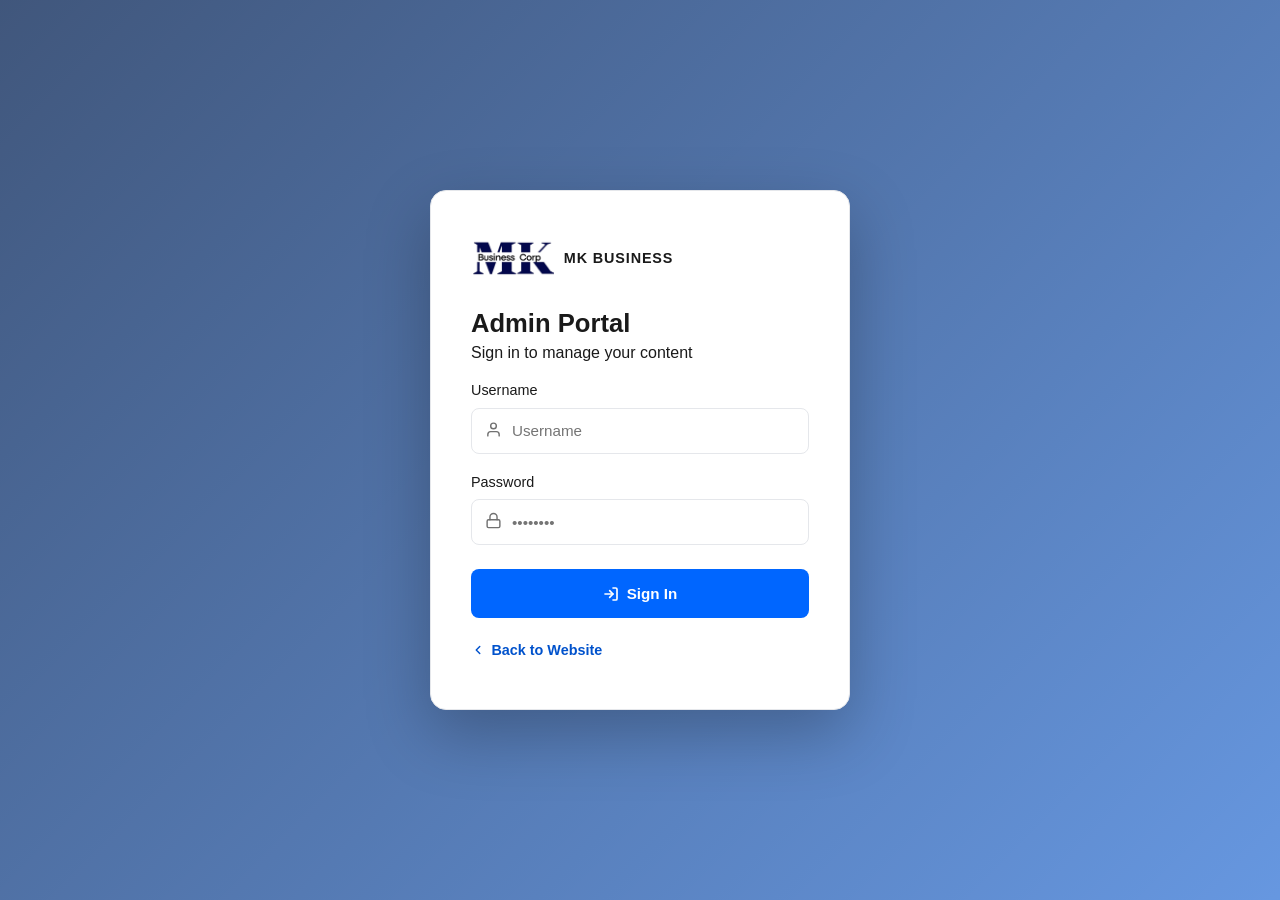
==== admin.html @ 1b467eec "feat: permanent client-side mocks and ui updates" ====
<!DOCTYPE html>
<html lang="en">
<head>
<script>
// Навечно зашиваем проверку: если токен есть, скрипт молча пропускает дальше.
// Команда document.write полностью удалена, чтобы не ломать DOM и не блокировать admin-script.js
(function() {
  var token = sessionStorage.getItem('adminToken');
  if (!token) {
    window.location.replace('login.html');
  }
})();
</script>
  <meta charset="UTF-8" />
  <meta http-equiv="X-Frame-Options" content="DENY" />
  <meta name="robots" content="noindex, nofollow" />
  <meta name="viewport" content="width=device-width, initial-scale=1.0" />
  <title>MK Business Corp Admin</title>
  <link rel="stylesheet" href="admin-styles.css" />
  <link href="https://fonts.googleapis.com/css2?family=Plus+Jakarta+Sans:wght@400;500;600;700;800&display=swap" rel="stylesheet" />
</head>
<body>
  <div class="admin-container">
    <header class="admin-header">
      <a href="index.html" class="brand brand-link">
        <img class="brand-logo-img" src="logos/10.png" alt="MK Business Logo" />
        <span class="brand-name">MK Business Corp Sanjar</span>
      </a>
      <div class="admin-controls">
        <div class="language-dropdown">
          <button class="lang-toggle" id="langToggle" data-en="Language" data-ru="Язык" data-uz="Til" data-kaa="Til">Language</button>
          <div class="lang-menu" id="langMenu">
            <button class="lang-option" data-lang="en">English</button>
            <button class="lang-option" data-lang="ru">Русский</button>
            <button class="lang-option" data-lang="uz">O'zbekcha</button>
            <button class="lang-option" data-lang="kaa">Қарақалпақша</button>
          </div>
        </div>
        <span id="adminUser" data-en="Welcome, Admin" data-ru="Добро пожаловать, Админ" data-uz="Xush kelibsiz, Admin" data-kaa="Qosh keldiniz, Admin">Welcome, Admin</span>
        <button id="logoutBtn" class="logout-btn" data-en="Logout" data-ru="Выйти" data-uz="Chiqish" data-kaa="Shygyw">Logout</button>
      </div>
    </header>

    <nav class="admin-nav">
      <button class="nav-btn active" data-tab="contacts" data-en="Contacts" data-ru="Контакты" data-uz="Kontaktlar" data-kaa="Baylanıslar">Contacts</button>
      <button class="nav-btn" data-tab="results" data-en="Results" data-ru="Результаты" data-uz="Natijalar" data-kaa="Nátiyjeler">Results</button>
      <button class="nav-btn" data-tab="feedback" data-en="Feedback" data-ru="Отзывы" data-uz="Fikrlar" data-kaa="Pikirler">Feedback</button>
      <button class="nav-btn" data-tab="templates" data-en="Templates" data-ru="Шаблоны" data-uz="Shablonlar" data-kaa="Úlgiler">Templates</button>
      <button class="nav-btn" data-tab="learning" data-en="Courses" data-ru="Курсы" data-uz="Kurslar" data-kaa="Kurslar">Courses</button>
      <button class="nav-btn" data-tab="users" data-en="Users" data-ru="Пользователи" data-uz="Foydalanuvchilar" data-kaa="Paydalanıwshılar">Users</button>
      <button class="nav-btn" data-tab="sections" data-en="Sections" data-ru="Разделы" data-uz="Bo'limlar" data-kaa="Bólimler">Sections</button>
    </nav>

    <main class="admin-main">
      <div id="contactsTab" class="tab-content active">
        <div class="tab-header">
          <h2 data-en="Contact Messages" data-ru="Сообщения" data-uz="Xabarlar" data-kaa="Baylanıs Xabarları">Contact Messages</h2>
          <div class="tab-actions">
            <button id="exportContacts" class="action-btn" data-en="Export CSV" data-ru="Экспорт CSV" data-uz="CSV eksport" data-kaa="CSV júklew">Export CSV</button>
            <button id="refreshContacts" class="action-btn" data-en="Refresh" data-ru="Обновить" data-uz="Yangilash" data-kaa="Jańalaw">Refresh</button>
          </div>
        </div>

        <div class="summary-grid" id="contactsSummary">
          <div class="summary-card">
            <span class="summary-label" data-en="Total Messages" data-ru="Всего Сообщений" data-uz="Jami Xabarlar" data-kaa="Jámi Habarlar">Total Messages</span>
            <strong id="totalContacts">0</strong>
          </div>
          <div class="summary-card">
            <span class="summary-label" data-en="Unique Senders" data-ru="Уникальные Отправители" data-uz="Noyob Yuboruvchilar" data-kaa="Unikal Jiberiwshiler">Unique Senders</span>
            <strong id="uniqueSenders">0</strong>
          </div>
          <div class="summary-card">
            <span class="summary-label" data-en="Last 7 Days" data-ru="Последние 7 Дней" data-uz="Oxirgi 7 Kun" data-kaa="Aqırǵı 7 Kún">Last 7 Days</span>
            <strong id="recentContacts">0</strong>
          </div>
          <div class="summary-card">
            <span class="summary-label" data-en="Latest Message" data-ru="Последнее Сообщение" data-uz="Oxirgi Xabar" data-kaa="Aqırǵı Habar">Latest Message</span>
            <strong id="latestContact">—</strong>
          </div>
        </div>

        <div class="controls-grid">
          <div class="filter-group">
            <label for="contactSearch" data-en="Search" data-ru="Поиск" data-uz="Qidirish" data-kaa="Izlew">Search</label>
            <input id="contactSearch" type="text" placeholder="Search by name, email, or message" data-ru-placeholder="Поиск по имени, email или сообщению" data-uz-placeholder="Ism, email yoki xabar bo'yicha qidirish" data-kaa-placeholder="Atau, email yamasa habar boyınsha izlew" />
          </div>
          <div class="filter-group">
            <label data-en="Date Range" data-ru="Период" data-uz="Sana oralig'i" data-kaa="Sana aralıǵı">Date Range</label>
            <div class="date-row">
              <input id="contactFromDate" type="date" />
              <span data-en="to" data-ru="до" data-uz="gacha" data-kaa="shekem">to</span>
              <input id="contactToDate" type="date" />
            </div>
          </div>
          <div class="filter-group">
            <label for="contactSort" data-en="Sort By" data-ru="Сортировка" data-uz="Saralash" data-kaa="Saralaw">Sort By</label>
            <select id="contactSort">
              <option value="date_desc" data-en="Newest First" data-ru="Сначала новые" data-uz="Avval yangi" data-kaa="Dáslepki jańa">Newest First</option>
              <option value="date_asc" data-en="Oldest First" data-ru="Сначала старые" data-uz="Avval eski" data-kaa="Dáslepki eski">Oldest First</option>
              <option value="name_asc" data-en="Name A-Z" data-ru="Имя А-Я" data-uz="Nom A-Z" data-kaa="At A-Z">Name A-Z</option>
              <option value="name_desc" data-en="Name Z-A" data-ru="Имя Я-А" data-uz="Nom Z-A" data-kaa="At Z-A">Name Z-A</option>
            </select>
          </div>
          <button id="clearContactFilters" class="soft-btn" data-en="Clear Filters" data-ru="Сбросить" data-uz="Tozalash" data-kaa="Tazalaw">Clear Filters</button>
        </div>

        <div id="contactsList" class="list-stack"></div>
      </div>

      <div id="resultsTab" class="tab-content">
        <div class="tab-header">
          <h2 data-en="Results & Achievements" data-ru="Результаты" data-uz="Natijalar" data-kaa="Netijeler">Results & Achievements</h2>
          <div class="tab-actions">
            <button id="refreshResults" class="action-btn" data-en="Refresh" data-ru="Обновить" data-uz="Yangilash" data-kaa="Jańalaw">Refresh</button>
            <button id="addItemBtn" class="action-btn" data-en="Add Item" data-ru="Добавить" data-uz="Qo'shish" data-kaa="Qosıw">Add Item</button>
          </div>
        </div>
        <div id="resultsSummary" class="summary-grid"></div>
        <div id="resultsList" class="list-stack"></div>
      </div>

      <div id="feedbackTab" class="tab-content">
        <div class="tab-header">
          <h2 data-en="Client Feedback" data-ru="Отзывы клиентов" data-uz="Mijoz fikrlari" data-kaa="Klient pikiri">Client Feedback</h2>
          <div class="tab-actions">
            <button id="refreshFeedback" class="action-btn" data-en="Refresh" data-ru="Обновить" data-uz="Yangilash" data-kaa="Jańalaw">Refresh</button>
            <button id="addFeedbackBtn" class="action-btn" data-en="Add Feedback" data-ru="Добавить отзыв" data-uz="Fikr qo'shish" data-kaa="Pikir qosıw">Add Feedback</button>
          </div>
        </div>
        <div id="feedbackSummary" class="summary-grid"></div>
        <div id="feedbackList" class="list-stack"></div>
      </div>

      <div id="learningTab" class="tab-content">
        <div class="tab-header">
          <h2 data-en="Courses & Webinars" data-ru="Курсы и вебинары" data-uz="Kurslar va vebinarlar" data-kaa="Kurslar hám vebinarlar">Courses & Webinars</h2>
          <div class="tab-actions">
            <button id="refreshLearning" class="action-btn" data-en="Refresh" data-ru="Обновить" data-uz="Yangilash" data-kaa="Jańalaw">Refresh</button>
            <button id="addLearningBtn" class="action-btn" data-en="Add Program" data-ru="Добавить программу" data-uz="Dastur qo'shish" data-kaa="Programma qosıw">Add Program</button>
          </div>
        </div>
        <div id="learningSummary" class="summary-grid"></div>
        <div id="learningList" class="list-stack"></div>
      </div>

      <div id="templatesTab" class="tab-content">
        <div class="tab-header">
          <h2 data-en="Templates & Materials" data-ru="Шаблоны и материалы" data-uz="Shablonlar va materiallar" data-kaa="Úlgiler hám materiallar">Templates & Materials</h2>
          <div class="tab-actions">
            <button id="refreshTemplates" class="action-btn" data-en="Refresh" data-ru="Обновить" data-uz="Yangilash" data-kaa="Jańalaw">Refresh</button>
            <button id="addTemplateBtn" class="action-btn" data-en="Add Template" data-ru="Добавить шаблон" data-uz="Shablon qo'shish" data-kaa="Úlgi qosıw">Add Template</button>
          </div>
        </div>
        <div id="templatesSummary" class="summary-grid"></div>
        <div id="templatesList" class="list-stack"></div>
      </div>

      <div id="usersTab" class="tab-content">
        <div class="tab-header">
          <h2 data-en="Site Users" data-ru="Пользователи сайта" data-uz="Sayt foydalanuvchilari" data-kaa="Sayt paydalanıwshıları">Site Users</h2>
          <button id="refreshUsers" class="action-btn" data-en="Refresh" data-ru="Обновить" data-uz="Yangilash" data-kaa="Jańalaw">Refresh</button>
        </div>
        <div id="usersList" class="list-stack"></div>
      </div>

      <div id="sectionsTab" class="tab-content">
        <div class="tab-header">
          <h2 data-en="Site Sections" data-ru="Разделы сайта" data-uz="Sayt bo'limlari" data-kaa="Sayt bólimleri">Site Sections</h2>
        </div>
        <div class="section-intro-text" style="color:#666;font-size:0.9rem;margin-bottom:1.5rem;" data-en="Manage the visibility of sections on the main page. Changes take effect immediately." data-ru="Управляйте видимостью разделов на главной странице. Изменения вступают в силу сразу." data-uz="Asosiy sahifadagi bo‘limlar ko‘rinishini boshqaring. O‘zgarishlar darhol kuchga kiradi.">
          Manage the visibility of sections on the main page. Changes take effect immediately.
        </div>
        <div id="sectionsList" style="display:grid;gap:1rem;max-width:600px;">
          <!-- rendered by JS -->
        </div>
      </div>
    </main>
  </div>

  <!-- Модальные окна сохранения данных -->
  <div id="addResultModal" class="modal">
    <div class="modal-content">
      <div class="modal-header">
        <h3 data-en="Add New Item" data-ru="Добавить запись" data-uz="Yangi yozuv qo'shish" data-kaa="Jańa jazıw qosıw">Add New Item</h3>
        <span class="close-modal">&times;</span>
      </div>
      <form id="addResultForm" class="result-form">
        <div class="form-group">
          <label for="itemType" data-en="Type" data-ru="Тип" data-uz="Turi" data-kaa="Turi">Type</label>
          <select id="itemType">
            <option value="result" data-en="Result" data-ru="Результат" data-uz="Natija" data-kaa="Netije">Result</option>
            <option value="achievement" data-en="Achievement" data-ru="Достижение" data-uz="Erish" data-kaa="Jetistik">Achievement</option>
          </select>
        </div>
        <div class="form-group">
          <label for="resultTitle" data-en="Title" data-ru="Название" data-uz="Sarlavha" data-kaa="Atauı">Title</label>
          <input type="text" id="resultTitle" required />
        </div>
        <div class="form-group">
          <label for="resultValue" data-en="Value" data-ru="Значение" data-uz="Qiymat" data-kaa="Qıymaty">Value</label>
          <input type="text" id="resultValue" required />
        </div>
        <div class="form-group">
          <label for="resultDescription" data-en="Description" data-ru="Описание" data-uz="Tavsif" data-kaa="Sipattama">Description</label>
          <textarea id="resultDescription" rows="3"></textarea>
        </div>
        <div class="form-actions">
          <button type="button" class="soft-btn cancel-btn" data-en="Cancel" data-ru="Отмена" data-uz="Bekor qilish" data-kaa="Biykarlaw">Cancel</button>
          <button type="submit" class="action-btn save-btn" data-en="Save Item" data-ru="Сохранить Элемент" data-uz="Elementni Saqlash" data-kaa="Elementti Saqlaw">Save Item</button>
        </div>
      </form>
    </div>
  </div>

  <div id="addFeedbackModal" class="modal">
    <div class="modal-content">
      <div class="modal-header">
        <h3 data-en="Add Feedback" data-ru="Добавить отзыв" data-uz="Fikr qo'shish" data-kaa="Pikir qosıw">Add Feedback</h3>
        <span class="close-modal">&times;</span>
      </div>
      <form id="addFeedbackForm" class="result-form">
        <div class="form-group">
          <label for="feedbackName" data-en="Name" data-ru="Имя" data-uz="Ism" data-kaa="At">Name</label>
          <input type="text" id="feedbackName" required />
        </div>
        <div class="form-group">
          <label for="feedbackRole" data-en="Role" data-ru="Роль" data-uz="Lavozim" data-kaa="Rol">Role</label>
          <input type="text" id="feedbackRole" required />
        </div>
        <div class="form-group">
          <label for="feedbackOrg" data-en="Organization" data-ru="Организация" data-uz="Tashkilot" data-kaa="Uyım">Organization</label>
          <input type="text" id="feedbackOrg" required />
        </div>
        <div class="form-group">
          <label for="feedbackMessage" data-en="Message" data-ru="Сообщение" data-uz="Xabar" data-kaa="Habar">Message</label>
          <textarea id="feedbackMessage" rows="4" required></textarea>
        </div>
        <div class="form-actions">
          <button type="button" class="soft-btn cancel-btn" data-en="Cancel" data-ru="Отмена" data-uz="Bekor qilish" data-kaa="Biykarlaw">Cancel</button>
          <button type="submit" class="action-btn save-btn" data-en="Save Feedback" data-ru="Сохранить Отзыв" data-uz="Sharhni Saqlash" data-kaa="Pikirni Saqlaw">Save Feedback</button>
        </div>
      </form>
    </div>
  </div>

  <div id="addLearningModal" class="modal">
    <div class="modal-content">
      <div class="modal-header">
        <h3 data-en="Add Learning Program" data-ru="Добавить Программу" data-uz="Dastur Qo'shish" data-kaa="Programma Qosıw">Add Learning Program</h3>
        <span class="close-modal">&times;</span>
      </div>
      <form id="addLearningForm" class="result-form">
        <div class="form-group">
          <label for="learningTitle" data-en="Title" data-ru="Название" data-uz="Sarlavha" data-kaa="Atauı">Title</label>
          <input type="text" id="learningTitle" required />
        </div>
        <div class="form-group">
          <label for="learningFormat" data-en="Format" data-ru="Формат" data-uz="Format" data-kaa="Formatı">Format</label>
          <select id="learningFormat">
            <option value="course" data-en="Course" data-ru="Курс" data-uz="Kurs" data-kaa="Kurs">Course</option>
            <option value="webinar" data-en="Webinar" data-ru="Вебинар" data-uz="Vebinar" data-kaa="Vebinar">Webinar</option>
          </select>
        </div>
        <div class="form-group">
          <label for="learningDate" data-en="Date" data-ru="Дата" data-uz="Sana" data-kaa="Kún">Date</label>
          <input type="text" id="learningDate" placeholder="April 2026" required />
        </div>
        <div class="form-group">
          <label for="learningDescription" data-en="Description" data-ru="Описание" data-uz="Tavsif" data-kaa="Sipattama">Description</label>
          <textarea id="learningDescription" rows="4"></textarea>
        </div>
        <div class="form-actions">
          <button type="button" class="soft-btn cancel-btn" data-en="Cancel" data-ru="Отмена" data-uz="Bekor qilish" data-kaa="Biykarlaw">Cancel</button>
          <button type="submit" class="action-btn save-btn" data-en="Save Program" data-ru="Сохранить Программу" data-uz="Dastur Saqlash" data-kaa="Programmanı Saqlaw">Save Program</button>
        </div>
      </form>
    </div>
  </div>

  <div id="addTemplateModal" class="modal">
    <div class="modal-content" style="max-width:680px">
      <div class="modal-header">
        <h3 data-en="Add Template" data-ru="Добавить шаблон" data-uz="Shablon qo'shish" data-kaa="Úlgi qosıw">Add Template</h3>
        <span class="close-modal">&times;</span>
      </div>
      <form id="addTemplateForm" class="result-form">
        <p style="font-size:0.8rem;color:#64748b;margin-bottom:1rem;background:#f8fafc;padding:0.75rem;border-radius:8px">
          📋 <strong>Title (UZ)</strong> — основное название на узбекском (обязательно). Остальные языки необязательны.
        </p>
        <div style="display:grid;grid-template-columns:1fr 1fr;gap:0.75rem">
          <div class="form-group">
            <label>Название (UZ) *</label>
            <input type="text" id="templateTitle" required placeholder="Узбекча номи" />
          </div>
          <div class="form-group">
            <label>Название (RU)</label>
            <input type="text" id="templateTitleRu" placeholder="Русское название" />
          </div>
          <div class="form-group">
            <label>Title (EN)</label>
            <input type="text" id="templateTitleEn" placeholder="English title" />
          </div>
          <div class="form-group">
            <label>Atauı (KAA)</label>
            <input type="text" id="templateTitleKaa" placeholder="Qaraqalpaqsha atauı" />
          </div>
        </div>
        <div class="form-group">
          <label>Описание (RU)</label>
          <textarea id="templateDescription" rows="2" placeholder="Краткое описание на русском"></textarea>
        </div>
        <div class="form-group">
          <label>Description (EN)</label>
          <textarea id="templateDescriptionEn" rows="2" placeholder="Short description in English"></textarea>
        </div>
        <div style="display:grid;grid-template-columns:1fr 1fr 1fr;gap:0.75rem">
          <div class="form-group">
            <label>Категория</label>
            <select id="templateType">
              <option value="business">Бизнес-план</option>
              <option value="grant">Грант</option>
              <option value="hr">HR</option>
              <option value="finance">Финансы</option>
              <option value="legal">Юридический</option>
              <option value="other">Другое</option>
            </select>
          </div>
          <div class="form-group">
            <label>Badge</label>
            <select id="templateBadge">
              <option value="DOC">DOC</option>
              <option value="DOCX">DOCX</option>
              <option value="PDF">PDF</option>
              <option value="XLSX">XLSX</option>
            </select>
          </div>
          <div class="form-group">
            <label>Порядок (сортировка)</label>
            <input type="number" id="templatePages" value="0" min="0" />
          </div>
        </div>
        <div class="form-group">
          <label>URL изображения (превью)</label>
          <input type="url" id="templateImage" placeholder="https://images.unsplash.com/..." />
        </div>
        <div class="form-group">
          <label>📎 Загрузить файл (.doc, .docx, .pdf)</label>
          <input type="file" id="templateUpload" accept=".doc,.docx,.pdf,.xlsx,.xls" style="padding:0.5rem" />
          <small id="templateFileStatus" style="color:#64748b;font-size:0.8rem"></small>
        </div>
        <div class="form-group" style="display:flex;align-items:center;gap:0.75rem">
          <input type="checkbox" id="templatePublished" checked style="width:18px;height:18px;cursor:pointer" />
          <label for="templatePublished" style="margin:0;cursor:pointer">Опубликован (виден на сайте)</label>
        </div>
        <div class="form-actions">
          <button type="button" class="soft-btn cancel-btn">Отмена</button>
          <button type="submit" class="action-btn save-btn">Сохранить шаблон</button>
        </div>
      </form>
    </div>
  </div>

  <script src="admin-script.js"></script>
</body>
</html>
---- admin-styles.css ----
/* ============================================================
   MK BUSINESS ADMIN — MODERN PROFESSIONAL THEME
   Clean layout, high readability, full utility
   ============================================================ */

@import url('https://fonts.googleapis.com/css2?family=Plus+Jakarta+Sans:wght@400;500;600;700;800&display=swap');

:root {
  color-scheme: light;
  --bg:            #f4f6f9;
  --bg-alt:        #eef1f6;
  --surface:       #ffffff;
  --surface-hover: #f8fafc;
  --text:          #111827;
  --text-secondary:#374151;
  --text-light:    #6b7280;
  --muted:         #9ca3af;
  --accent:        #1d4ed8;
  --accent-bright: #2563eb;
  --accent-dark:   #1e3a8a;
  --accent-soft:   rgba(37,99,235,0.09);
  --accent-glow:   rgba(37,99,235,0.18);
  --success:       #059669;
  --success-soft:  rgba(5,150,105,0.1);
  --warning:       #d97706;
  --warning-soft:  rgba(217,119,6,0.1);
  --danger:        #dc2626;
  --danger-soft:   rgba(220,38,38,0.1);
  --info:          #0891b2;
  --info-soft:     rgba(8,145,178,0.1);
  --border:        #e5e7eb;
  --border-soft:   #f3f4f6;
  --shadow-xs:     0 1px 2px rgba(0,0,0,0.04);
  --shadow-sm:     0 2px 6px rgba(0,0,0,0.06);
  --shadow:        0 4px 16px rgba(0,0,0,0.08);
  --shadow-lg:     0 12px 40px rgba(0,0,0,0.12);
  --shadow-xl:     0 24px 60px rgba(0,0,0,0.14);
  --header-h:      64px;
  --nav-h:         52px;
  --radius-sm:     6px;
  --radius:        10px;
  --radius-lg:     14px;
  --radius-xl:     20px;
}

*,*::before,*::after{box-sizing:border-box;margin:0;padding:0}
html{scroll-behavior:smooth;font-size:15px}
body{min-height:100vh;font-family:'Plus Jakarta Sans',-apple-system,BlinkMacSystemFont,'Segoe UI',sans-serif;background:var(--bg);color:var(--text);line-height:1.6;-webkit-font-smoothing:antialiased}
button,input,select,textarea{font:inherit}
img{max-width:100%;display:block}
a{color:var(--accent)}

/* ── LAYOUT ─────────────────────────────────────── */
.admin-container{display:flex;flex-direction:column;min-height:100vh}

/* ── HEADER ─────────────────────────────────────── */
.admin-header{display:flex;align-items:center;justify-content:space-between;gap:1.5rem;padding:0 2rem;height:var(--header-h);background:linear-gradient(135deg, #ffffff 0%, #f8fafc 100%);border-bottom:2px solid var(--accent-soft);box-shadow:var(--shadow-sm);position:sticky;top:0;z-index:100}
.brand,.brand-link{display:inline-flex;align-items:center;gap:0.625rem;font-weight:800;letter-spacing:0.06em;text-transform:uppercase;color:var(--text);font-size:0.8rem;text-decoration:none;white-space:nowrap}
.brand-name{color:var(--text);font-size:0.85rem;font-weight:700;letter-spacing:0.04em}
.brand-logo-img{height:36px;width:auto}
.admin-controls{display:flex;align-items:center;gap:1.25rem}

#adminUser{display:inline-flex;align-items:center;gap:0.5rem;color:var(--text-light);font-size:0.875rem;font-weight:500;padding:0.375rem 0.875rem;background:var(--bg-alt);border-radius:var(--radius);border:1px solid var(--border)}
#adminUser::before{content:'';display:inline-block;width:8px;height:8px;background:var(--success);border-radius:50%;box-shadow:0 0 0 2px var(--success-soft)}

/* ── LANGUAGE DROPDOWN ──────────────────────────── */
.language-dropdown{position:relative}
.lang-toggle{display:inline-flex;align-items:center;gap:0.4rem;background:transparent;border:1px solid var(--border);color:var(--text-secondary);padding:0.5rem 0.875rem;border-radius:var(--radius);cursor:pointer;font-size:0.85rem;font-weight:600;transition:all 0.18s ease}
.lang-toggle::after{content:'▾';font-size:0.7rem;opacity:0.6}
.lang-toggle:hover{background:var(--bg-alt);border-color:var(--accent);color:var(--accent)}
.lang-menu{position:absolute;top:calc(100% + 6px);right:0;background:var(--surface);border:1px solid var(--border);border-radius:var(--radius-lg);box-shadow:var(--shadow-lg);display:none;min-width:160px;overflow:hidden;z-index:200}
.lang-menu.active{display:block}
.lang-option{width:100%;padding:0.7rem 1.1rem;border:none;background:transparent;color:var(--text-secondary);text-align:left;cursor:pointer;font-size:0.875rem;font-weight:500;transition:background 0.15s,color 0.15s}
.lang-option:hover{background:var(--accent-soft);color:var(--accent)}

/* ── LOGOUT ─────────────────────────────────────── */
.logout-btn{display:inline-flex;align-items:center;gap:0.4rem;padding:0.5rem 1rem;background:var(--danger-soft);color:var(--danger);border:1px solid rgba(220,38,38,0.2);border-radius:var(--radius);cursor:pointer;font-weight:700;font-size:0.82rem;transition:all 0.18s ease;letter-spacing:0.01em}
.logout-btn:hover{background:var(--danger);color:#fff;border-color:var(--danger)}

/* ── TAB NAV ────────────────────────────────────── */
.admin-nav{display:flex;gap:0;padding:0 1.5rem;background:linear-gradient(90deg, var(--surface) 0%, rgba(248,250,252,0.95) 100%);border-bottom:2px solid var(--accent-soft);overflow-x:auto;-ms-overflow-style:none;scrollbar-width:none;position:sticky;top:var(--header-h);z-index:90}
.admin-nav::-webkit-scrollbar{display:none}
.nav-btn{position:relative;padding:0 1.25rem;height:var(--nav-h);background:transparent;border:none;color:var(--text-light);font-weight:600;cursor:pointer;border-bottom:3px solid transparent;margin-bottom:-2px;transition:color 0.18s,border-color 0.18s;font-size:0.875rem;white-space:nowrap;display:inline-flex;align-items:center;gap:0.4rem}
.nav-btn:hover{color:var(--accent)}
.nav-btn.active{color:var(--accent);border-bottom-color:var(--accent);font-weight:700}

/* ── MAIN ───────────────────────────────────────── */
.admin-main{flex:1;padding:2rem 2.5rem;background:var(--bg);max-width:1400px;width:100%;margin:0 auto;box-sizing:border-box}
.tab-content{display:none}
.tab-content.active{display:block}

/* ── TAB HEADER ─────────────────────────────────── */
.tab-header{display:flex;align-items:center;justify-content:space-between;margin-bottom:1.75rem;flex-wrap:wrap;gap:1rem}
.tab-header h2{font-size:1.5rem;color:var(--accent);font-weight:800;letter-spacing:-0.02em;text-shadow:0 1px 2px rgba(37,99,235,0.1)}
.tab-actions{display:flex;gap:0.625rem;flex-wrap:wrap}

/* ── BUTTONS ────────────────────────────────────── */
.action-btn{display:inline-flex;align-items:center;gap:0.4rem;padding:0.6rem 1.2rem;background:linear-gradient(135deg, var(--surface) 0%, rgba(248,250,252,0.7) 100%);border:1.5px solid var(--accent-soft);color:var(--accent);border-radius:var(--radius);cursor:pointer;font-weight:600;font-size:0.82rem;transition:all 0.2s ease;white-space:nowrap}
.action-btn:hover{background:var(--accent-soft);border-color:var(--accent);color:var(--accent);transform:translateY(-1px);box-shadow:var(--shadow-sm)}
.action-btn.primary{background:linear-gradient(135deg, var(--accent) 0%, var(--accent-bright) 100%);color:white;border-color:transparent;box-shadow:var(--shadow-sm)}
.action-btn.primary:hover{background:linear-gradient(135deg, var(--accent-dark) 0%, var(--accent) 100%);box-shadow:var(--shadow)}
.soft-btn{display:inline-flex;align-items:center;gap:0.35rem;padding:0.4rem 0.875rem;background:var(--bg-alt);border:1px solid var(--border);color:var(--text-secondary);border-radius:var(--radius-sm);cursor:pointer;font-size:0.8rem;font-weight:600;transition:all 0.15s}
.soft-btn:hover{background:var(--accent-soft);border-color:var(--accent);color:var(--accent)}

/* ── SUMMARY CARDS ──────────────────────────────── */
.summary-grid{display:grid;grid-template-columns:repeat(auto-fit,minmax(200px,1fr));gap:1.25rem;margin-bottom:1.75rem}
.summary-card{background:linear-gradient(135deg, var(--surface) 0%, rgba(248,250,252,0.5) 100%);border:1.5px solid var(--accent-soft);border-radius:var(--radius-lg);padding:1.5rem;box-shadow:var(--shadow-sm);display:flex;flex-direction:column;gap:0.4rem;transition:box-shadow 0.3s,transform 0.3s,border-color 0.3s}
.summary-card:hover{box-shadow:var(--shadow);transform:translateY(-2px);border-color:var(--accent)}
.summary-label{font-size:0.78rem;font-weight:700;text-transform:uppercase;letter-spacing:0.07em;color:var(--text-light)}
.summary-card strong{font-size:2rem;font-weight:800;color:var(--accent);line-height:1.1;letter-spacing:-0.03em}
.summary-card.small strong{font-size:1.6rem}

/* ── CONTROLS/FILTERS ───────────────────────────── */
.controls-grid{display:grid;grid-template-columns:2fr 1.5fr 1fr auto;gap:1rem;align-items:end;margin-bottom:1.5rem;background:linear-gradient(135deg, var(--surface) 0%, rgba(248,250,252,0.5) 100%);border:1.5px solid var(--accent-soft);border-radius:var(--radius-lg);padding:1.5rem;box-shadow:var(--shadow-sm)}
.filter-group{display:flex;flex-direction:column;gap:0.4rem}
.filter-group label{font-size:0.78rem;font-weight:700;text-transform:uppercase;letter-spacing:0.06em;color:var(--text-light)}
.date-row{display:flex;align-items:center;gap:0.5rem}
.date-row span{color:var(--text-light);font-size:0.82rem;white-space:nowrap}

/* ── FORM INPUTS ────────────────────────────────── */
input,select,textarea{width:100%;padding:0.6rem 0.875rem;border:1.5px solid var(--border);border-radius:var(--radius);background:var(--surface);color:var(--text);font-size:0.875rem;transition:border-color 0.18s,box-shadow 0.18s;line-height:1.5}
input:focus,select:focus,textarea:focus{outline:none;border-color:var(--accent-bright);box-shadow:0 0 0 3px var(--accent-soft);background:#fff}
input::placeholder{color:var(--muted)}
select{appearance:none;background-image:url("data:image/svg+xml;charset=UTF-8,%3csvg xmlns='http://www.w3.org/2000/svg' viewBox='0 0 24 24' fill='none' stroke='%236b7280' stroke-width='2'%3e%3cpolyline points='6 9 12 15 18 9'%3e%3c/polyline%3e%3c/svg%3e");background-repeat:no-repeat;background-position:right 0.75rem center;background-size:1.1em;padding-right:2.25rem;cursor:pointer}
textarea{min-height:110px;resize:vertical;font-family:inherit}

/* ── LIST CARDS ─────────────────────────────────── */
.list-stack{display:flex;flex-direction:column;gap:0.875rem}
.list-card{background:linear-gradient(135deg, var(--surface) 0%, rgba(248,250,252,0.3) 100%);border:1.5px solid var(--border);border-radius:var(--radius-lg);padding:1.5rem;box-shadow:var(--shadow-sm);transition:box-shadow 0.3s,border-color 0.3s,transform 0.3s}
.list-card:hover{box-shadow:var(--shadow);border-color:var(--accent-soft);transform:translateY(-1px)}
.contact-card{border-left:3px solid transparent}
.contact-card:hover{border-left-color:var(--accent)}

/* ── CONTACT CARD PARTS ─────────────────────────── */
.contact-header{display:flex;justify-content:space-between;align-items:flex-start;gap:1rem;margin-bottom:0.875rem;flex-wrap:wrap}
.contact-name{font-weight:700;color:var(--text);font-size:1rem;line-height:1.3}
.contact-email{color:var(--accent);font-size:0.85rem;font-weight:500;margin-top:0.15rem}

/* Status badges */
.status-badge{display:inline-flex;align-items:center;gap:0.3rem;padding:0.25rem 0.75rem;border-radius:999px;font-size:0.75rem;font-weight:700;letter-spacing:0.04em;text-transform:uppercase}
.status-NEW{background:var(--info-soft);color:var(--info)}
.status-READ{background:var(--success-soft);color:var(--success)}
.status-CLOSED{background:var(--bg-alt);color:var(--text-light);border:1px solid var(--border)}
.timestamp{color:var(--text-light);font-size:0.8rem;font-weight:500}

/* ── RESULT/ACHIEVEMENT ─────────────────────────── */
.result-card{display:flex;align-items:flex-start;justify-content:space-between;gap:1.5rem;flex-wrap:wrap}
.result-type-badge{display:inline-block;font-size:0.7rem;font-weight:800;text-transform:uppercase;letter-spacing:0.1em;color:var(--accent);margin-bottom:0.375rem}
.result-title{font-size:1rem;font-weight:700;color:var(--text);margin-bottom:0.375rem}
.result-value{font-size:1.5rem;font-weight:800;color:var(--accent);margin-bottom:0.75rem;letter-spacing:-0.02em}
.result-description{color:var(--text-light);font-size:0.875rem;line-height:1.6}

/* ── FEEDBACK CARDS ─────────────────────────────── */
.feedback-card{display:flex;align-items:flex-start;justify-content:space-between;gap:1.5rem;flex-wrap:wrap}
.feedback-author{font-size:1.05rem;font-weight:700;color:var(--text)}
.feedback-meta{color:var(--text-light);font-size:0.85rem;margin:0.25rem 0 0.875rem}
.feedback-text{color:var(--text-secondary);font-size:0.9rem;line-height:1.65;font-style:italic;padding:0.75rem 1rem;background:var(--bg);border-radius:var(--radius);border-left:3px solid var(--accent-glow)}

/* ── LEARNING CARDS ─────────────────────────────── */
.learning-card{display:flex;align-items:flex-start;justify-content:space-between;gap:1.5rem;flex-wrap:wrap}
.learning-title{font-size:1rem;font-weight:700;color:var(--text)}
.learning-meta{color:var(--text-light);font-size:0.85rem;margin:0.25rem 0 0.625rem}

/* ── EMPTY / LOADING ────────────────────────────── */
.empty-state,.loading{display:flex;flex-direction:column;align-items:center;justify-content:center;gap:0.75rem;min-height:240px;border-radius:var(--radius-xl);background:var(--surface);border:2px dashed var(--border);color:var(--text-light);text-align:center;padding:3rem 2rem}
.empty-state h3,.loading h3{font-size:1.05rem;font-weight:700;color:var(--text-secondary)}
.empty-state p,.loading p{font-size:0.875rem;color:var(--muted);max-width:360px}

/* ── USERS TABLE ────────────────────────────────── */
.users-table-wrap{background:var(--surface);border:1px solid var(--border);border-radius:var(--radius-xl);overflow:hidden;box-shadow:var(--shadow-xs)}
table{width:100%;border-collapse:collapse;font-size:0.875rem}
thead{background:var(--bg-alt);border-bottom:2px solid var(--border)}
th{padding:0.875rem 1.25rem;text-align:left;font-weight:700;font-size:0.75rem;text-transform:uppercase;letter-spacing:0.07em;color:var(--text-light);white-space:nowrap}
td{padding:0.875rem 1.25rem;border-bottom:1px solid var(--border-soft);color:var(--text-secondary);vertical-align:middle}
tbody tr:last-child td{border-bottom:none}
tbody tr:hover{background:var(--surface-hover)}
td.td-name{font-weight:600;color:var(--text)}
td.td-email{color:var(--accent)}
td.td-count{font-weight:700;color:var(--text)}
td.td-date{color:var(--text-light);font-size:0.82rem}

/* ── MODALS ─────────────────────────────────────── */
.modal{position:fixed;inset:0;display:none;align-items:center;justify-content:center;background:rgba(17,24,39,0.45);backdrop-filter:blur(4px);padding:1.5rem;z-index:300}
.modal.active{display:flex}
.modal-content{width:100%;max-width:520px;background:linear-gradient(135deg, var(--surface) 0%, rgba(248,250,252,0.7) 100%);border-radius:var(--radius-xl);overflow:hidden;border:1.5px solid var(--accent-soft);box-shadow:var(--shadow-xl);animation:slideUp 0.22s ease}
@keyframes slideUp{from{opacity:0;transform:translateY(16px) scale(0.98)}to{opacity:1;transform:translateY(0) scale(1)}}
.modal-header{display:flex;justify-content:space-between;align-items:center;gap:1rem;padding:1.375rem 1.75rem;background:var(--bg-alt);border-bottom:1px solid var(--border)}
.modal-header h3{font-size:1.1rem;font-weight:800;color:var(--text)}
.close-modal{display:flex;align-items:center;justify-content:center;width:2rem;height:2rem;border-radius:var(--radius-sm);background:transparent;border:none;cursor:pointer;font-size:1.4rem;line-height:1;color:var(--text-light);transition:all 0.15s}
.close-modal:hover{background:var(--danger-soft);color:var(--danger)}

.result-form{padding:1.75rem;display:flex;flex-direction:column;gap:1.25rem}
.form-group{display:flex;flex-direction:column;gap:0.4rem}
.form-group label{font-size:0.8rem;font-weight:700;text-transform:uppercase;letter-spacing:0.06em;color:var(--text-light)}
.form-actions{display:flex;gap:0.75rem;justify-content:flex-end;padding-top:0.5rem;border-top:1px solid var(--border-soft)}
.save-btn{padding:0.65rem 1.5rem;background:var(--accent);color:white;border:none;border-radius:var(--radius);cursor:pointer;font-weight:700;font-size:0.875rem;transition:background 0.18s}
.save-btn:hover{background:var(--accent-dark)}
.cancel-btn{padding:0.65rem 1.25rem;background:transparent;color:var(--text-light);border:1px solid var(--border);border-radius:var(--radius);cursor:pointer;font-weight:600;font-size:0.875rem;transition:all 0.15s}
.cancel-btn:hover{background:var(--bg-alt);color:var(--text)}

/* ── SECTIONS TAB ───────────────────────────────── */
.section-intro-text{color:var(--text-secondary);font-size:0.875rem;margin-bottom:1.5rem;background:var(--surface);border:1px solid var(--border);border-radius:var(--radius);padding:1rem 1.25rem;border-left:3px solid var(--accent-bright);line-height:1.6}
#sectionsList{display:grid;gap:0.875rem;max-width:680px}

/* ── ALERTS ─────────────────────────────────────── */
.alert{display:flex;align-items:flex-start;gap:0.75rem;padding:0.875rem 1.125rem;border-radius:var(--radius);margin-bottom:1.25rem;font-size:0.875rem;line-height:1.5}
.alert-success{background:var(--success-soft);color:#065f46;border:1px solid rgba(5,150,105,0.2)}
.alert-error{background:var(--danger-soft);color:#7f1d1d;border:1px solid rgba(220,38,38,0.2)}
.alert-warning{background:var(--warning-soft);color:#78350f;border:1px solid rgba(217,119,6,0.2)}
.alert-info{background:var(--info-soft);color:#164e63;border:1px solid rgba(8,145,178,0.2)}

/* ── TOAST ──────────────────────────────────────── */
#sectionNotice{position:fixed;bottom:2rem;right:2rem;background:var(--text);color:#fff;padding:0.75rem 1.375rem;border-radius:var(--radius-lg);font-size:0.875rem;font-weight:600;z-index:9999;box-shadow:var(--shadow-lg);transition:opacity 0.3s,transform 0.3s}

/* ── RESPONSIVE ─────────────────────────────────── */
@media(max-width:1024px){
  .admin-main{padding:1.75rem 1.5rem}
  .controls-grid{grid-template-columns:1fr 1fr}
  .controls-grid .soft-btn{grid-column:1/-1;justify-self:start}
}
@media(max-width:768px){
  .admin-header{padding:0 1.25rem;gap:0.75rem}
  .brand-name{display:none}
  .admin-controls{gap:0.625rem}
  #adminUser{display:none}
  .admin-nav{padding:0 0.75rem}
  .nav-btn{padding:0 0.875rem;font-size:0.82rem}
  .admin-main{padding:1.25rem 1rem}
  .tab-header h2{font-size:1.25rem}
  .summary-grid{grid-template-columns:1fr 1fr}
  .controls-grid{grid-template-columns:1fr;padding:1rem}
  .result-card,.feedback-card,.learning-card{flex-direction:column;gap:1rem}
  .modal-content{max-width:100%;border-radius:var(--radius-lg)}
  .result-form{padding:1.25rem}
  #sectionsList{max-width:100%}
  table{font-size:0.8rem}
  th,td{padding:0.75rem 0.875rem}
}
@media(max-width:480px){
  .admin-header{flex-wrap:wrap;height:auto;padding:0.75rem 1rem}
  .summary-grid{grid-template-columns:1fr}
  .tab-actions{flex-direction:column;width:100%}
  .action-btn{justify-content:center}
}
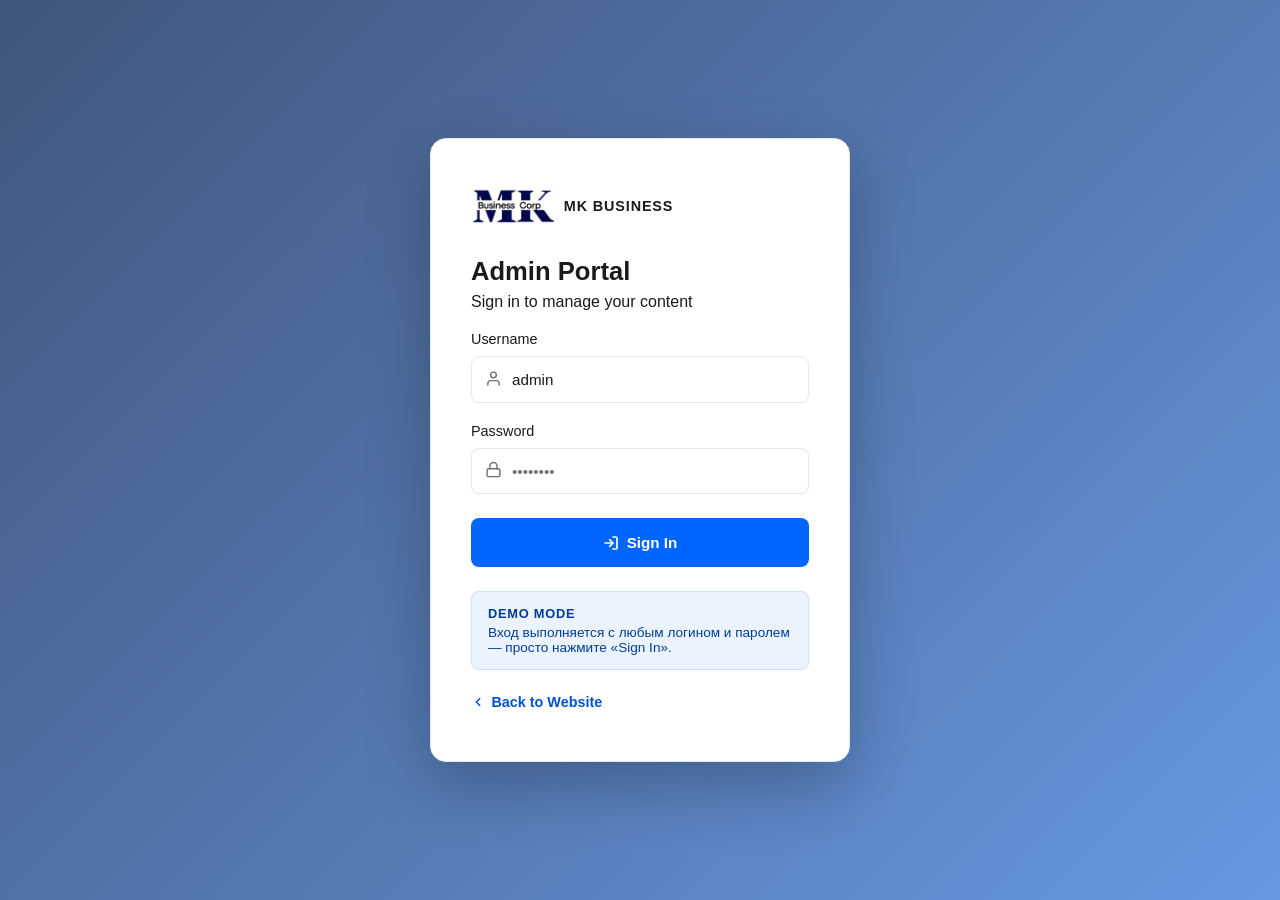
==== commit 9cbc5072: "changed the title" ====
--- a/admin.html
+++ b/admin.html
@@ -24,7 +24,7 @@
     <header class="admin-header">
       <a href="index.html" class="brand brand-link">
         <img class="brand-logo-img" src="logos/10.png" alt="MK Business Logo" />
-        <span class="brand-name">MK Business Corp Sanjar</span>
+        <span class="brand-name">MK Business Corp Sanjar emes</span>
       </a>
       <div class="admin-controls">
         <div class="language-dropdown">
